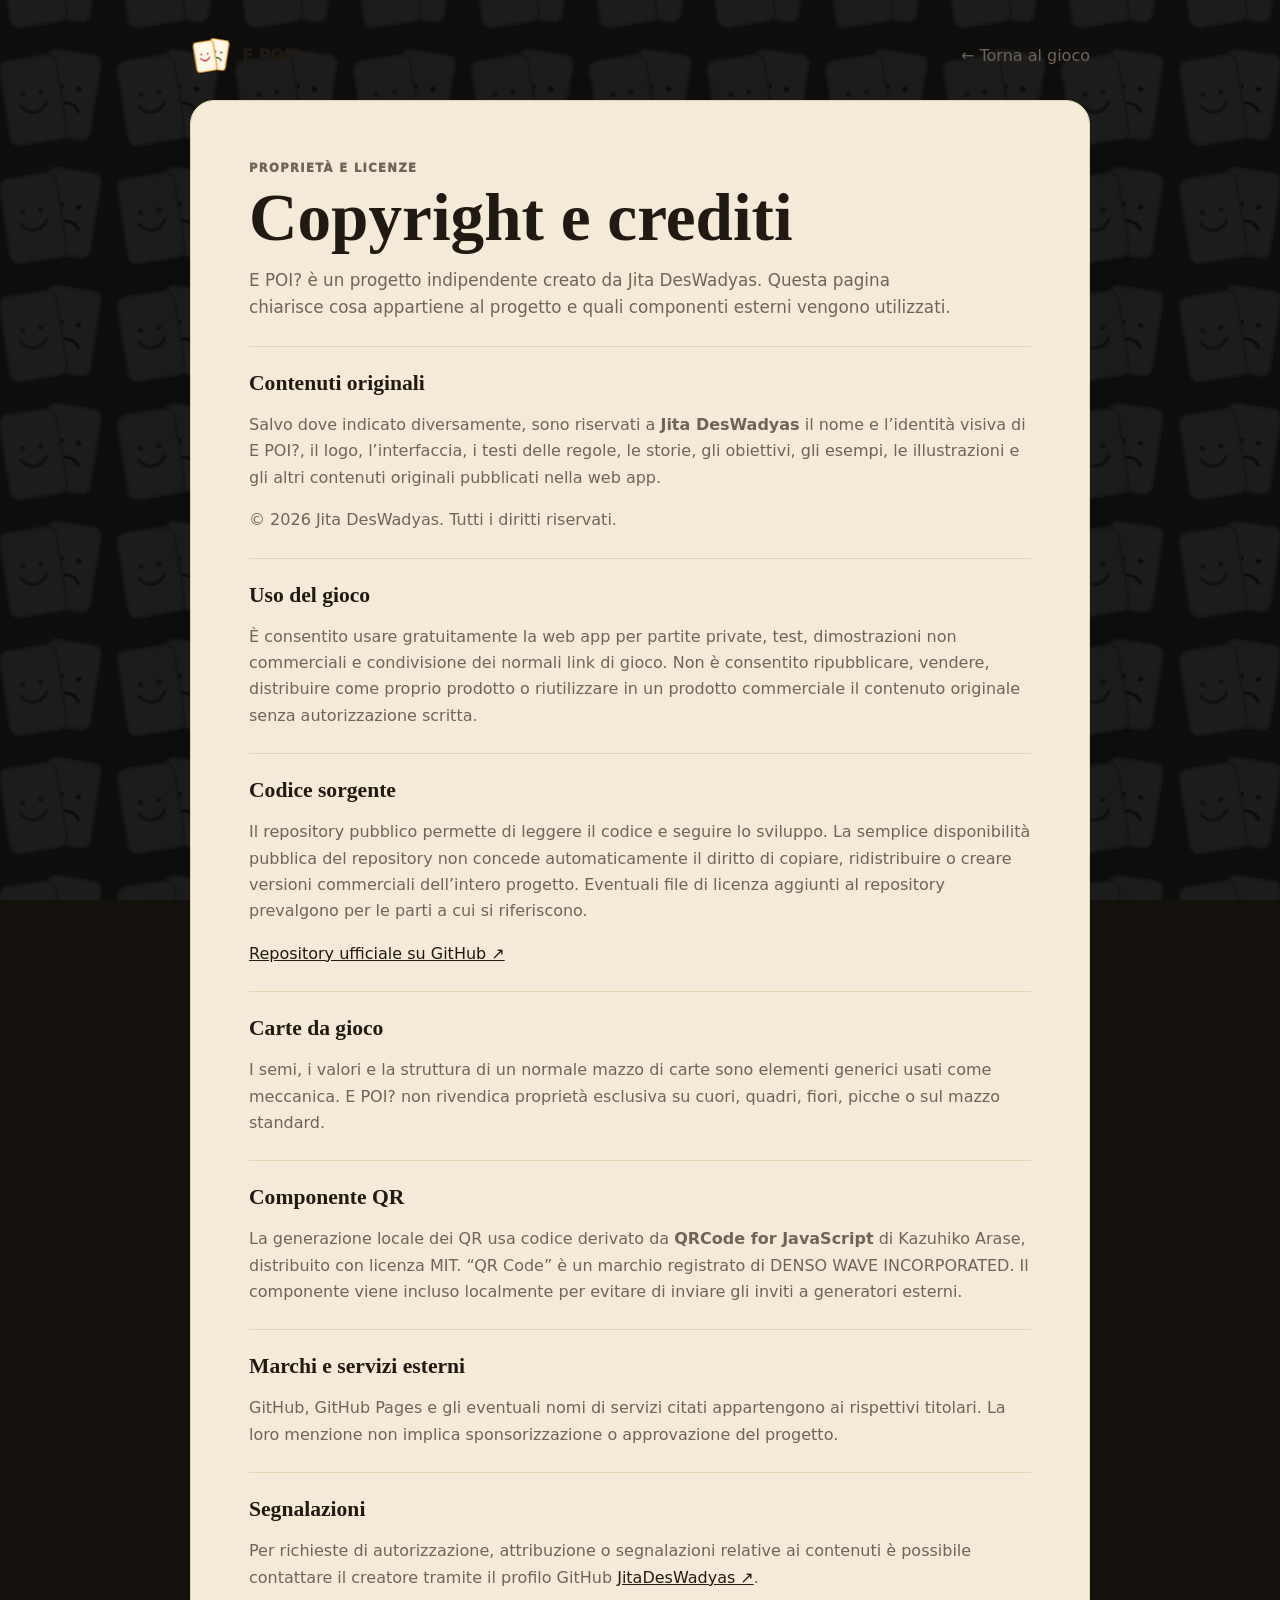
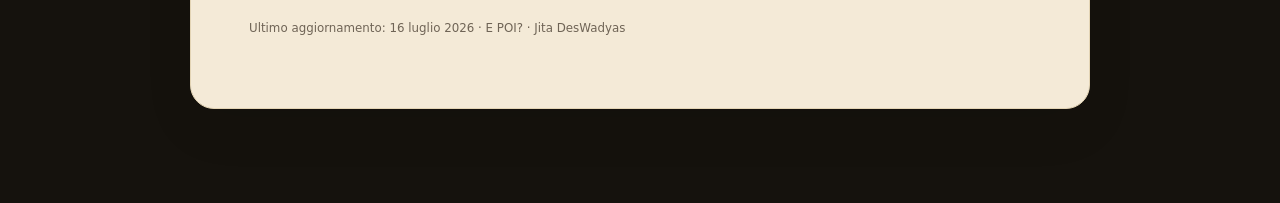
==== copyright.html @ eca0d839 "Add copyright licensing and third-party credits" ====
<!doctype html>
<html lang="it" data-theme="light">
<head>
  <meta charset="utf-8">
  <meta name="viewport" content="width=device-width,initial-scale=1,viewport-fit=cover">
  <meta name="theme-color" content="#15120d">
  <meta name="description" content="Copyright, licenze e crediti di E POI?.">
  <title>Copyright e crediti — E POI?</title>
  <script>(()=>{try{document.documentElement.dataset.theme=localStorage.getItem('storia52_theme')==='dark'?'dark':'light'}catch{}})();</script>
  <link rel="icon" href="icon.svg" type="image/svg+xml">
  <link rel="stylesheet" href="clean-app.css">
  <link rel="stylesheet" href="release-ready.css">
</head>
<body>
  <main class="legal-page">
    <header class="legal-header"><a class="legal-brand" href="./"><img src="storia52-cards-logo.svg" alt=""><span>E POI?</span></a><a class="legal-back" href="./">← Torna al gioco</a></header>
    <article class="legal-sheet">
      <p class="eyebrow">PROPRIETÀ E LICENZE</p>
      <h1>Copyright e crediti</h1>
      <p class="legal-lead">E POI? è un progetto indipendente creato da Jita DesWadyas. Questa pagina chiarisce cosa appartiene al progetto e quali componenti esterni vengono utilizzati.</p>

      <section><h2>Contenuti originali</h2><p>Salvo dove indicato diversamente, sono riservati a <strong>Jita DesWadyas</strong> il nome e l’identità visiva di E POI?, il logo, l’interfaccia, i testi delle regole, le storie, gli obiettivi, gli esempi, le illustrazioni e gli altri contenuti originali pubblicati nella web app.</p><p>© 2026 Jita DesWadyas. Tutti i diritti riservati.</p></section>

      <section><h2>Uso del gioco</h2><p>È consentito usare gratuitamente la web app per partite private, test, dimostrazioni non commerciali e condivisione dei normali link di gioco. Non è consentito ripubblicare, vendere, distribuire come proprio prodotto o riutilizzare in un prodotto commerciale il contenuto originale senza autorizzazione scritta.</p></section>

      <section><h2>Codice sorgente</h2><p>Il repository pubblico permette di leggere il codice e seguire lo sviluppo. La semplice disponibilità pubblica del repository non concede automaticamente il diritto di copiare, ridistribuire o creare versioni commerciali dell’intero progetto. Eventuali file di licenza aggiunti al repository prevalgono per le parti a cui si riferiscono.</p><p><a href="https://github.com/JitaDesWadyas/storia52" target="_blank" rel="noopener noreferrer">Repository ufficiale su GitHub ↗</a></p></section>

      <section><h2>Carte da gioco</h2><p>I semi, i valori e la struttura di un normale mazzo di carte sono elementi generici usati come meccanica. E POI? non rivendica proprietà esclusiva su cuori, quadri, fiori, picche o sul mazzo standard.</p></section>

      <section><h2>Componente QR</h2><p>La generazione locale dei QR usa codice derivato da <strong>QRCode for JavaScript</strong> di Kazuhiko Arase, distribuito con licenza MIT. “QR Code” è un marchio registrato di DENSO WAVE INCORPORATED. Il componente viene incluso localmente per evitare di inviare gli inviti a generatori esterni.</p></section>

      <section><h2>Marchi e servizi esterni</h2><p>GitHub, GitHub Pages e gli eventuali nomi di servizi citati appartengono ai rispettivi titolari. La loro menzione non implica sponsorizzazione o approvazione del progetto.</p></section>

      <section><h2>Segnalazioni</h2><p>Per richieste di autorizzazione, attribuzione o segnalazioni relative ai contenuti è possibile contattare il creatore tramite il profilo GitHub <a href="https://github.com/JitaDesWadyas" target="_blank" rel="noopener noreferrer">JitaDesWadyas ↗</a>.</p></section>

      <p class="legal-meta">Ultimo aggiornamento: 16 luglio 2026 · E POI? · Jita DesWadyas</p>
    </article>
  </main>
</body>
</html>
---- clean-app.css ----
*{box-sizing:border-box}html{scroll-behavior:smooth}html[data-theme="light"]{--bg:#15120d;--panel:#f4ead7;--panel-2:#fbf5e9;--ink:#211a12;--muted:#6f6456;--line:#d2b77d;--line-soft:#e3d4b4;--amber:#d69820;--amber-dark:#8a5700;--red:#b33a30;--shadow:0 18px 55px rgba(0,0,0,.24)}html[data-theme="dark"]{--bg:#0f0e0c;--panel:#25211a;--panel-2:#30291f;--ink:#f4ead7;--muted:#c4b9a7;--line:#6f562c;--line-soft:#463b2c;--amber:#e0a631;--amber-dark:#f0bf5d;--red:#ed766d;--shadow:0 18px 55px rgba(0,0,0,.4)}body{margin:0;min-height:100vh;color:var(--ink);background:var(--bg);font-family:Inter,ui-sans-serif,system-ui,-apple-system,"Segoe UI",sans-serif}body::before{content:"";position:fixed;inset:0;z-index:-1;pointer-events:none;background-image:linear-gradient(rgba(17,14,10,.92),rgba(17,14,10,.92)),url("storia52-cards-logo.svg");background-repeat:repeat;background-size:auto,118px 118px;background-position:center;filter:grayscale(1);opacity:.9}button,input,select,textarea{font:inherit}button{cursor:pointer}.app-shell{width:min(1080px,calc(100% - 28px));margin:0 auto;padding:22px 0 48px}.site-header{display:flex;align-items:center;justify-content:space-between;gap:18px;width:100%;padding:18px 22px;color:var(--ink);background:var(--panel);border:1px solid var(--line);border-radius:16px;box-shadow:var(--shadow)}.brand{display:flex;align-items:center;gap:14px;min-width:0}.brand img{width:58px;height:58px;flex:0 0 58px}.brand h1{margin:0;font:800 clamp(2.1rem,5vw,4rem)/.9 Georgia,serif;letter-spacing:-.04em;white-space:nowrap}.theme-toggle{min-height:44px;padding:9px 13px;color:var(--ink);background:transparent;border:1px solid var(--line);border-radius:9px;font-weight:850}.main-nav{display:flex;gap:8px;margin:12px 0}.main-nav button{flex:1;min-height:46px;padding:10px 14px;color:#f4ead7;background:rgba(255,255,255,.035);border:1px solid rgba(214,152,32,.28);border-radius:9px;font-weight:850}.main-nav button.active{color:#211a12;background:var(--amber);border-color:var(--amber)}.page{display:none}.page.active{display:block}.surface{width:100%;padding:28px;color:var(--ink);background:var(--panel);border:1px solid var(--line);border-radius:16px;box-shadow:var(--shadow)}.hero{padding:38px 42px}.eyebrow{margin:0 0 8px;color:var(--amber-dark);font-size:.72rem;font-weight:950;letter-spacing:.12em;text-transform:uppercase}.hero h2,.screen-heading h2{margin:0;font:800 clamp(2rem,4.4vw,3.6rem)/1.04 Georgia,serif;letter-spacing:-.035em;text-wrap:balance}.hero h2{max-width:850px}.hero>p:last-child,.screen-heading>p:last-child{max-width:760px;margin:14px 0 0;color:var(--muted);font-size:1rem;line-height:1.55}.home-grid{display:grid;grid-template-columns:1fr 1fr;gap:12px;margin-top:14px}.choice-card,.resume-card{display:grid;grid-template-columns:58px minmax(0,1fr) auto;align-items:center;gap:14px;width:100%;min-height:132px;padding:18px;color:var(--ink);background:var(--panel-2);border:1px solid var(--line-soft);border-radius:12px;text-align:left;transition:.18s ease}.choice-card:hover,.resume-card:hover{transform:translateY(-2px);border-color:var(--amber);box-shadow:0 12px 28px rgba(0,0,0,.12)}.choice-card .index,.resume-card .index{display:grid;place-items:center;width:56px;height:66px;color:var(--amber-dark);background:var(--panel);border:1px solid var(--amber);border-radius:9px;font:800 1.5rem Georgia,serif}.choice-card b,.resume-card b{display:block;font:700 1.25rem/1.2 Georgia,serif}.choice-card small,.resume-card small{display:block;margin-top:6px;color:var(--muted);font-size:.92rem;line-height:1.42}.choice-card i,.resume-card i{color:var(--amber-dark);font-style:normal;font-size:1.25rem;font-weight:950}.resume-card{grid-column:1/-1;min-height:102px;border-left:6px solid var(--amber)}.screen{width:100%}.session-bar{display:flex;align-items:center;justify-content:space-between;gap:12px;margin-bottom:12px;padding:10px 12px;color:var(--ink);background:var(--panel);border:1px solid var(--line);border-radius:12px}.session-bar .session-title{display:flex;align-items:center;gap:9px;min-width:0;font-weight:900}.session-bar img{width:36px;height:36px}.session-actions{display:flex;gap:8px}.session-actions button{min-height:40px;padding:8px 12px;color:var(--ink);background:var(--panel-2);border:1px solid var(--line-soft);border-radius:8px;font-weight:850}.screen-heading{margin-bottom:20px}.section-title{margin:22px 0 10px}.section-title span{display:block;color:var(--amber-dark);font-size:.68rem;font-weight:950;letter-spacing:.1em}.section-title h3{margin:4px 0 0;font:700 1.4rem Georgia,serif}.setup-panel{display:grid;gap:12px;padding:16px;background:var(--panel-2);border:1px solid var(--line-soft);border-radius:12px}.setup-head{display:flex;align-items:end;justify-content:space-between;gap:12px}.setup-head b{font:700 1.12rem Georgia,serif}.setup-head select{min-height:42px;padding:8px 10px;color:var(--ink);background:var(--panel);border:1px solid var(--line);border-radius:8px;font-weight:850}.name-grid{display:grid;grid-template-columns:repeat(2,minmax(0,1fr));gap:8px}.field{display:grid;gap:5px}.field span{color:var(--amber-dark);font-size:.66rem;font-weight:950;letter-spacing:.08em;text-transform:uppercase}.field input,.field textarea,.field select{width:100%;min-height:44px;padding:10px 11px;color:var(--ink);background:var(--panel);border:1px solid var(--line-soft);border-radius:8px}.field textarea{min-height:110px;resize:vertical;line-height:1.5}.option-grid{display:grid;grid-template-columns:1fr 1fr;gap:10px}.option-card{display:grid;grid-template-columns:52px 1fr;gap:12px;align-items:start;width:100%;min-height:144px;padding:17px;color:var(--ink);background:var(--panel-2);border:1px solid var(--line-soft);border-radius:11px;text-align:left}.option-card.selected,.option-card:hover{border-color:var(--amber);box-shadow:inset 0 0 0 1px var(--amber)}.option-card>span{display:grid;place-items:center;width:50px;height:58px;color:var(--amber-dark);background:var(--panel);border:1px solid var(--amber);border-radius:8px;font:800 1.25rem Georgia,serif}.option-card b{display:block;font:700 1.12rem Georgia,serif}.option-card small{display:block;margin-top:6px;color:var(--muted);line-height:1.45}.primary,.secondary,.danger,.text-button{min-height:48px;padding:11px 15px;border-radius:9px;font-weight:900}.primary{color:#211a12;background:var(--amber);border:1px solid var(--amber)}.secondary{color:var(--ink);background:var(--panel-2);border:1px solid var(--line-soft)}.danger{color:#a6342c;background:transparent;border:1px solid rgba(166,52,44,.45)}.text-button{color:var(--amber-dark);background:transparent;border:0}.actions{display:grid;grid-template-columns:1fr 1fr;gap:9px;margin-top:14px}.actions.one{grid-template-columns:1fr}.story-reference{display:grid;gap:9px}.story-card{display:grid;grid-template-columns:54px minmax(0,1fr);gap:12px;align-items:center;padding:13px;background:var(--panel-2);border:1px solid var(--line-soft);border-radius:10px}.story-card .rank{display:grid;place-items:center;width:52px;height:62px;color:var(--ink);background:var(--panel);border:1px solid var(--line);border-radius:8px;font:800 1.15rem Georgia,serif}.story-card .rank.red{color:var(--red)}.story-card span{color:var(--amber-dark);font-size:.66rem;font-weight:950;letter-spacing:.09em}.story-card p{margin:3px 0 0;font:700 1rem/1.4 Georgia,serif}.hint{margin:12px 0;padding:13px 14px;color:var(--ink);background:rgba(214,152,32,.1);border:1px solid var(--amber);border-left:6px solid var(--amber);border-radius:9px;line-height:1.5}.question-grid{display:grid;grid-template-columns:1fr 1fr;gap:10px}.question-card{padding:14px;background:var(--panel-2);border:1px solid var(--line-soft);border-radius:10px}.question-card h3{margin:0 0 9px;font:700 1.05rem Georgia,serif}.question-card textarea{width:100%;min-height:86px;padding:10px;color:var(--ink);background:var(--panel);border:1px solid var(--line-soft);border-radius:8px;resize:vertical}.story-toolbar{display:grid;grid-template-columns:minmax(0,1fr) auto;gap:8px;margin-bottom:10px}.story-toolbar input{min-height:44px;padding:9px 11px;color:var(--ink);background:var(--panel-2);border:1px solid var(--line-soft);border-radius:8px}.category-grid{display:grid;grid-template-columns:repeat(5,minmax(0,1fr));gap:7px;margin-bottom:11px}.category-grid button{min-height:48px;padding:8px;color:var(--muted);background:var(--panel-2);border:1px solid var(--line-soft);border-radius:8px;font-weight:850}.category-grid button.active{color:#211a12;background:var(--amber);border-color:var(--amber)}.category-grid small{display:block;margin-top:3px}.story-list{display:grid;grid-template-columns:repeat(3,minmax(0,1fr));gap:10px}.ready-story{display:grid;grid-template-rows:auto auto 1fr auto;gap:9px;min-height:390px;padding:15px;background:var(--panel-2);border:1px solid var(--line-soft);border-radius:11px}.ready-story .meta{display:flex;justify-content:space-between;gap:8px;color:var(--amber-dark);font-size:.66rem;font-weight:950;letter-spacing:.06em}.ready-story h3{margin:0;font:700 1.25rem/1.2 Georgia,serif}.ready-story p{margin:0;color:var(--muted);font-size:.9rem;line-height:1.5}.ready-story button{min-height:43px;color:var(--amber-dark);background:var(--panel);border:1px solid var(--line-soft);border-radius:8px;font-weight:900}.pagination{display:grid;grid-template-columns:1fr auto 1fr;align-items:center;gap:8px;margin-top:10px}.pagination button{min-height:42px;color:var(--ink);background:var(--panel-2);border:1px solid var(--line-soft);border-radius:8px;font-weight:850}.pagination span{text-align:center;color:var(--muted);font-weight:850}.story-summary{display:grid;gap:10px}.opening-box{padding:18px;background:var(--panel-2);border:1px solid var(--line-soft);border-left:6px solid var(--amber);border-radius:10px;font:700 1.08rem/1.55 Georgia,serif}.objective-progress{display:flex;align-items:center;justify-content:space-between;margin:12px 0;padding:12px 14px;background:var(--panel-2);border:1px solid var(--line-soft);border-radius:9px}.objective-progress b{font:800 1.45rem Georgia,serif}.player-list{display:grid;grid-template-columns:1fr 1fr;gap:8px}.player-button{display:grid;grid-template-columns:42px 1fr auto;align-items:center;gap:10px;min-height:68px;padding:10px 11px;color:var(--ink);background:var(--panel-2);border:1px solid var(--line-soft);border-radius:9px;text-align:left}.player-button.done{border-color:var(--amber)}.player-button>span{display:grid;place-items:center;width:40px;height:40px;color:var(--amber-dark);background:var(--panel);border:1px solid var(--amber);border-radius:50%;font-weight:950}.player-button b{font-family:Georgia,serif}.player-button small{display:block;margin-top:3px;color:var(--muted)}.player-button i{color:var(--amber-dark);font-style:normal;font-weight:900}.prep-grid,.turn-grid{display:grid;grid-template-columns:repeat(3,minmax(0,1fr));gap:9px}.prep-step,.turn-step{display:grid;grid-template-columns:38px 1fr;gap:10px;padding:13px;background:var(--panel-2);border:1px solid var(--line-soft);border-radius:9px}.prep-step>span,.turn-step>span{display:grid;place-items:center;width:36px;height:36px;color:#211a12;background:var(--amber);border-radius:50%;font-weight:950}.prep-step b,.turn-step b{font-family:Georgia,serif}.turn-step p{margin:4px 0 0;color:var(--muted);font-size:.86rem;line-height:1.42}.game-layout{display:grid;grid-template-columns:minmax(0,1.2fr) minmax(280px,.8fr);gap:12px;align-items:start}.game-main,.game-side{display:grid;gap:10px}.game-card{padding:15px;background:var(--panel-2);border:1px solid var(--line-soft);border-radius:11px}.game-card h3{margin:0 0 10px;font:700 1.25rem Georgia,serif}.accordion{overflow:hidden;background:var(--panel-2);border:1px solid var(--line-soft);border-radius:10px}.accordion summary{display:flex;align-items:center;justify-content:space-between;gap:10px;padding:14px;cursor:pointer;list-style:none;font:700 1.04rem Georgia,serif}.accordion summary::-webkit-details-marker{display:none}.accordion summary::after{content:"+";color:var(--amber-dark);font:900 1.2rem system-ui}.accordion[open] summary::after{content:"−"}.accordion-body{padding:0 14px 14px}.suit-rules{display:grid;grid-template-columns:1fr 1fr;gap:8px}.suit-rules p{display:grid;grid-template-columns:145px 1fr;gap:9px;align-items:center;margin:0;padding:10px;background:var(--panel);border:1px solid var(--line-soft);border-radius:8px}.suit-rules b{font-family:Georgia,serif}.suit-rules b.red{color:var(--red)}.suit-rules span{color:var(--muted);line-height:1.35}.figure-grid{display:grid;grid-template-columns:repeat(4,1fr);gap:7px;margin-top:8px}.figure-grid p{display:grid;gap:3px;margin:0;padding:9px;text-align:center;background:var(--panel);border:1px solid var(--line-soft);border-radius:8px}.rule-note{margin:9px 0 0;padding:12px;background:rgba(214,152,32,.1);border:1px solid var(--amber);border-left:5px solid var(--amber);border-radius:8px;line-height:1.45}.compact-player-list{display:grid;gap:7px}.compact-player-list button{display:flex;align-items:center;justify-content:space-between;gap:10px;min-height:47px;padding:9px 11px;color:var(--ink);background:var(--panel);border:1px solid var(--line-soft);border-radius:8px;font-weight:850}.invite-list{display:grid;gap:8px}.invite-row{display:grid;grid-template-columns:1fr auto;gap:8px;align-items:center;padding:11px;background:var(--panel-2);border:1px solid var(--line-soft);border-radius:9px}.invite-row b{font-family:Georgia,serif}.invite-row button{min-height:42px;color:var(--ink);background:var(--panel);border:1px solid var(--line-soft);border-radius:8px;font-weight:850}.rulebook{display:grid;gap:9px}.rulebook details{overflow:hidden;background:var(--panel-2);border:1px solid var(--line-soft);border-radius:10px}.rulebook summary{padding:14px;cursor:pointer;font:700 1.05rem Georgia,serif}.rulebook .body{padding:0 14px 14px;color:var(--muted);line-height:1.55}.numbered{display:grid;gap:8px}.numbered p{display:grid;grid-template-columns:30px 1fr;gap:9px;align-items:start;margin:0}.numbered i{display:grid;place-items:center;width:28px;height:28px;color:#211a12;background:var(--amber);border-radius:50%;font-style:normal;font-weight:950}.card-browser{display:grid;gap:14px}.browser-step{padding:14px;background:var(--panel-2);border:1px solid var(--line-soft);border-radius:10px}.step-label{display:flex;align-items:center;gap:8px;margin-bottom:9px}.step-label span{display:grid;place-items:center;width:28px;height:28px;color:#211a12;background:var(--amber);border-radius:50%;font-weight:950}.type-tabs,.suit-picker,.number-picker{display:flex;flex-wrap:wrap;gap:7px}.type-tabs button,.suit-picker button,.number-picker button{min-height:42px;padding:8px 11px;color:var(--ink);background:var(--panel);border:1px solid var(--line-soft);border-radius:8px;font-weight:850}.type-tabs button.active,.suit-picker button.active,.number-picker button.active{color:#211a12;background:var(--amber);border-color:var(--amber)}.suit-picker button.red{color:var(--red)}.suit-picker b{margin-right:5px}.browser-result{display:grid;grid-template-columns:minmax(240px,360px) 1fr;gap:12px;align-items:start}.playing-card-preview{position:relative;min-height:330px;padding:24px;background:var(--panel-2);border:2px solid var(--line);border-radius:16px;box-shadow:var(--shadow)}.playing-card-preview::before{content:attr(data-rank);white-space:pre;position:absolute;top:15px;left:15px;font:800 1.2rem/1 Georgia,serif}.playing-card-preview.red::before,.playing-card-preview.red .preview-suit{color:var(--red)}.preview-suit{text-align:center;font-size:4rem}.preview-kind{text-align:center;color:var(--amber-dark);font-size:.72rem;font-weight:950;letter-spacing:.08em}.preview-text{margin:25px 0 0;font:700 1.2rem/1.5 Georgia,serif}.browser-actions{display:grid;gap:8px}.button{min-height:46px;padding:10px 13px;border-radius:8px;font-weight:900}.button-primary{color:#211a12;background:var(--amber);border:1px solid var(--amber)}.button-ghost{color:var(--ink);background:var(--panel-2);border:1px solid var(--line-soft)}.modal{position:fixed;inset:0;z-index:1000;display:grid;place-items:center;padding:14px;background:rgba(0,0,0,.68)}.modal-card{position:relative;width:min(520px,100%);max-height:calc(100vh - 28px);overflow:auto;padding:20px;color:var(--ink);background:var(--panel);border:1px solid var(--line);border-radius:15px;box-shadow:var(--shadow)}.modal-card.wide{width:min(900px,100%)}.modal-close{position:absolute;top:10px;right:10px;width:38px;height:38px;color:var(--ink);background:var(--panel-2);border:1px solid var(--line-soft);border-radius:50%;font-size:1.25rem;font-weight:900}.objective-modal-card{min-height:590px;display:grid;grid-template-rows:auto auto minmax(300px,1fr) auto}.secret-card{display:grid;place-items:center;min-height:300px;padding:18px;text-align:center;background:var(--panel-2);border:1px solid var(--line-soft);border-radius:12px}.secret-content,.secret-closed{display:grid;gap:9px;justify-items:center}.secret-rank{font:800 3.2rem Georgia,serif}.secret-type{color:var(--amber-dark);font-size:.7rem;font-weight:950;letter-spacing:.1em}.secret-content p{margin:0;font:700 1.2rem/1.45 Georgia,serif}.secret-final{padding-top:10px;color:var(--muted);border-top:1px solid var(--line-soft);line-height:1.45}.secret-lock{font-size:3rem}.modal-actions{display:grid;grid-template-columns:1fr 1fr;gap:8px;margin-top:12px}.exit-options{display:grid;gap:8px}.toast{position:fixed;left:50%;bottom:24px;z-index:1200;transform:translate(-50%,18px);padding:10px 14px;color:#211a12;background:var(--amber);border-radius:999px;font-weight:900;opacity:0;pointer-events:none;transition:.18s}.toast.show{transform:translate(-50%,0);opacity:1}footer{display:flex;justify-content:space-between;gap:10px;padding:18px 4px;color:rgba(244,234,215,.6);font-size:.75rem;font-weight:850;letter-spacing:.08em}.hidden{display:none!important}@media(max-width:820px){.story-list{grid-template-columns:1fr}.ready-story{min-height:0}.category-grid{grid-template-columns:repeat(2,1fr)}.category-grid button:first-child{grid-column:1/-1}.game-layout{grid-template-columns:1fr}.prep-grid,.turn-grid{grid-template-columns:1fr}.browser-result{grid-template-columns:1fr}.hero{padding:30px}.home-grid{grid-template-columns:1fr}.resume-card{grid-column:auto}}@media(max-width:620px){.app-shell{width:min(100% - 18px,1080px);padding-top:9px}.site-header{padding:13px 14px;border-radius:12px}.brand img{width:48px;height:48px;flex-basis:48px}.brand h1{font-size:2.45rem}.theme-toggle{width:42px;padding:0;font-size:0}.theme-toggle::before{content:"◐";font-size:1.1rem}.main-nav{margin:8px 0}.main-nav button{min-height:42px;padding:8px}.surface{padding:18px;border-radius:12px}.hero{padding:22px}.hero h2,.screen-heading h2{font-size:1.9rem}.hero>p:last-child,.screen-heading>p:last-child{font-size:.94rem}.choice-card,.resume-card{grid-template-columns:48px 1fr;min-height:0;padding:14px}.choice-card i,.resume-card i{display:none}.choice-card .index,.resume-card .index{width:46px;height:56px}.option-grid,.name-grid,.question-grid,.player-list{grid-template-columns:1fr}.option-card{min-height:0}.setup-head{align-items:stretch;flex-direction:column}.setup-head select{width:100%}.story-toolbar{grid-template-columns:1fr}.actions,.modal-actions{grid-template-columns:1fr}.story-card{grid-template-columns:46px 1fr}.story-card .rank{width:44px;height:54px}.suit-rules{grid-template-columns:1fr}.suit-rules p{grid-template-columns:1fr;gap:4px}.figure-grid{grid-template-columns:1fr 1fr}.objective-modal-card{min-height:540px;grid-template-rows:auto auto minmax(250px,1fr) auto}.secret-card{min-height:250px}.session-bar{align-items:flex-start}.session-title span{display:none}.session-actions button{padding:8px 9px}.pagination{grid-template-columns:1fr 1fr}.pagination span{grid-column:1/-1;grid-row:1}.pagination button{grid-row:2}.browser-result{display:block}.browser-actions{margin-top:9px}footer{padding-bottom:24px}}
---- release-ready.css ----
/* Release hardening: layout safety, local QR, shared invites and editorial creator page. */
:root{--focus-ring:0 0 0 3px color-mix(in srgb,var(--amber) 42%,transparent)}
*,*::before,*::after{box-sizing:border-box}
button,a,input,textarea,summary{-webkit-tap-highlight-color:transparent}
button:focus-visible,a:focus-visible,input:focus-visible,textarea:focus-visible,summary:focus-visible{outline:2px solid var(--amber-dark);outline-offset:3px;box-shadow:var(--focus-ring)}
input,textarea{max-width:100%;min-width:0;overflow-wrap:anywhere}
textarea{resize:vertical}
.field,.question-card,.screen-heading,.ready-story,.story-card,.player-button,.choice-card,.resume-card,.creator-editorial *{min-width:0}
.field small{overflow-wrap:anywhere}
.player-button b,.invite-person b,.shared-invite-players span,.creator-editorial p,.creator-editorial h2,.creator-editorial h3,.story-summary p{overflow-wrap:anywhere;word-break:normal}
.site-footer{display:flex;align-items:center;justify-content:space-between;gap:18px;flex-wrap:wrap;padding:20px 4px 30px;color:var(--muted);font-size:.73rem;letter-spacing:.06em}
.site-footer-brand{display:flex;gap:10px;align-items:center}.site-footer-brand b{color:var(--ink)}
.site-footer-links{display:flex;gap:15px;flex-wrap:wrap}.site-footer a{color:inherit;text-decoration:none}.site-footer a:hover{color:var(--ink)}
.shared-invite-card{display:grid;grid-template-columns:auto minmax(0,1fr);gap:24px;align-items:center;margin-top:18px;padding:22px;background:var(--panel-2);border:1px solid var(--line-soft);border-radius:20px}
.shared-qr-button{display:grid;place-items:center;padding:0;background:transparent;border:0;border-radius:16px}
.shared-invite-copy h3{margin:3px 0 7px;font:850 clamp(1.35rem,3vw,2rem)/1.05 Georgia,serif}.shared-invite-copy>p:not(.eyebrow){margin:0;color:var(--muted);line-height:1.5}.shared-invite-copy .invite-actions{display:flex;gap:9px;flex-wrap:wrap;margin-top:16px}.shared-invite-copy .invite-actions button{min-width:130px}
.shared-invite-players{margin-top:12px;padding:16px;background:var(--panel);border:1px solid var(--line-soft);border-radius:16px}.shared-invite-players>div{display:flex;flex-wrap:wrap;gap:8px;margin-top:8px}.shared-invite-players span{display:inline-flex;align-items:center;gap:7px;max-width:100%;padding:7px 10px;background:var(--panel-2);border:1px solid var(--line-soft);border-radius:999px;font-size:.8rem}.shared-invite-players b{display:grid;place-items:center;width:22px;height:22px;flex:0 0 22px;color:#211a12;background:var(--amber);border-radius:50%;font-size:.7rem}
.privacy-inline{display:flex;align-items:flex-start;gap:10px;margin-top:12px;padding:12px 14px;background:color-mix(in srgb,var(--amber) 8%,var(--panel));border:1px solid color-mix(in srgb,var(--amber) 45%,var(--line-soft));border-radius:13px}.privacy-inline>span{display:grid;place-items:center;flex:0 0 26px;width:26px;height:26px;color:#211a12;background:var(--amber);border-radius:50%;font-weight:950}.privacy-inline p{margin:2px 0 0;color:var(--muted);font-size:.78rem;line-height:1.42}.privacy-inline b{color:var(--ink)}
.epoi-qr,[data-qr-visual],.epoi-qr *{-webkit-user-select:none;user-select:none;-webkit-touch-callout:none}
.epoi-qr{isolation:isolate;touch-action:manipulation}.epoi-qr-svg{display:block;width:100%;height:100%;border-radius:16px;pointer-events:none}.epoi-qr-logo,.epoi-qr-logo img,.epoi-qr>i{pointer-events:none}.epoi-qr-logo img{user-drag:none;-webkit-user-drag:none}.qr-error{display:grid;place-items:center;width:100%;height:100%;padding:20px;color:#7f1d1d;background:#fff9ee;text-align:center;font-weight:850}.qr-modal .modal-card{overflow:visible}.qr-modal-content .epoi-qr{max-width:min(330px,72vh)}
.join-surface .screen-heading{max-width:720px}.join-player-list{display:grid;gap:9px;margin-top:18px}.join-player-list .player-button{width:100%;text-align:left}.join-confirm{text-align:center}.join-confirm h3{margin:4px 0 8px;font:900 clamp(1.5rem,4vw,2.2rem)/1 Georgia,serif}.join-confirm>p:not(.eyebrow){max-width:440px;margin:0 auto;color:var(--muted);line-height:1.5}.invite-invalid,.invite-error{max-width:760px;margin-inline:auto}.invite-error .hint{margin-top:20px}
.product-modal-info .modal-card.wide{max-width:1000px;padding:0;overflow:hidden}.product-modal-info .modal-card>.modal-close{z-index:5;top:16px;right:16px;background:var(--panel);border:1px solid var(--line-soft)}.product-modal-info .modal-card>h2{position:absolute;width:1px;height:1px;overflow:hidden;clip:rect(0 0 0 0)}
.creator-editorial{background:var(--panel);color:var(--ink)}
.creator-editorial-hero{display:grid;grid-template-columns:minmax(0,1.35fr) minmax(220px,.65fr);gap:36px;align-items:center;padding:54px}.creator-editorial-hero h2{max-width:720px;margin:10px 0 16px;font:900 clamp(2.4rem,6vw,5.4rem)/.92 Georgia,serif;letter-spacing:-.055em}.creator-editorial-hero>div>p:last-child{max-width:650px;margin:0;color:var(--muted);font-size:1rem;line-height:1.65}.creator-editorial-hero>img{display:block;width:100%;aspect-ratio:1;object-fit:cover;border:1px solid var(--line-soft);border-radius:24px;box-shadow:0 20px 45px rgba(0,0,0,.14)}
.creator-manifesto{display:grid;grid-template-columns:minmax(220px,.7fr) minmax(0,1.3fr);gap:40px;padding:46px 54px;border-top:1px solid var(--line-soft);border-bottom:1px solid var(--line-soft)}.creator-manifesto h3{margin:8px 0 0;font:850 clamp(1.7rem,3vw,2.7rem)/1.05 Georgia,serif}.creator-manifesto>p:last-child{margin:0;color:var(--muted);font-size:1rem;line-height:1.7}
.creator-principles{display:grid;grid-template-columns:repeat(3,minmax(0,1fr));gap:1px;background:var(--line-soft);border-bottom:1px solid var(--line-soft)}.creator-principles article{padding:34px;background:var(--panel)}.creator-principles span{color:var(--amber-dark);font-weight:950;letter-spacing:.12em}.creator-principles h3{margin:15px 0 8px;font:850 1.35rem Georgia,serif}.creator-principles p{margin:0;color:var(--muted);font-size:.85rem;line-height:1.55}
.creator-profile-pro{display:grid;grid-template-columns:180px minmax(0,1fr);gap:30px;align-items:center;padding:48px 54px;background:var(--panel-2);border-bottom:1px solid var(--line-soft)}.creator-profile-pro>img{display:block;width:180px;height:180px;object-fit:cover;border:1px solid var(--line-soft);border-radius:24px}.creator-profile-pro h3{margin:5px 0 2px;font:900 2.1rem Georgia,serif}.creator-role{margin:0 0 14px!important;color:var(--amber-dark)!important;font-size:.78rem!important;font-weight:900;letter-spacing:.05em;text-transform:uppercase}.creator-profile-pro div>p:not(.eyebrow):not(.creator-role){max-width:620px;margin:0;color:var(--muted);line-height:1.6}.creator-links{display:flex;align-items:center;gap:15px;flex-wrap:wrap;margin-top:18px}.creator-links a{display:inline-flex;gap:7px;align-items:center;padding:9px 12px;color:var(--ink);background:var(--panel);border:1px solid var(--line-soft);border-radius:10px;text-decoration:none;font-weight:850}.creator-links span{color:var(--muted);font-size:.78rem}
.creator-roadmap-pro{display:grid;grid-template-columns:minmax(0,1fr) minmax(260px,.8fr);gap:44px;padding:48px 54px}.creator-roadmap-pro h3{margin:8px 0 12px;font:850 clamp(1.7rem,3vw,2.6rem)/1.05 Georgia,serif}.creator-roadmap-pro>div>p:last-child{margin:0;color:var(--muted);line-height:1.65}.creator-roadmap-pro ol{display:grid;gap:6px;margin:0;padding:0;list-style:none}.creator-roadmap-pro li{display:flex;align-items:center;gap:12px;padding:10px 12px;color:var(--muted);border:1px solid var(--line-soft);border-radius:10px}.creator-roadmap-pro li b{display:grid;place-items:center;width:32px;height:32px;color:var(--muted);background:var(--panel-2);border-radius:8px;font-size:.67rem}.creator-roadmap-pro li.done{color:var(--ink)}.creator-roadmap-pro li.done b{color:#211a12;background:var(--amber)}.creator-roadmap-pro li.current{color:var(--ink);border-color:var(--amber);font-weight:850}
.creator-legal-links{display:flex;align-items:center;gap:18px;flex-wrap:wrap;padding:20px 54px;color:var(--muted);background:var(--panel-2);border-top:1px solid var(--line-soft);font-size:.74rem}.creator-legal-links a{color:var(--ink);text-decoration:none;font-weight:800}.creator-legal-links span{margin-left:auto}
.creator-menu-image img{width:100%;height:100%;object-fit:cover;border-radius:inherit}
.legal-page{width:min(900px,calc(100% - 32px));margin:34px auto;padding-bottom:60px}.legal-header{display:flex;align-items:center;justify-content:space-between;gap:18px;margin-bottom:24px}.legal-brand{display:flex;align-items:center;gap:10px;color:var(--ink);text-decoration:none;font-weight:950}.legal-brand img{width:42px;height:42px}.legal-back{color:var(--muted);text-decoration:none}.legal-sheet{padding:clamp(24px,5vw,58px);background:var(--panel);border:1px solid var(--line-soft);border-radius:24px;box-shadow:0 18px 50px rgba(0,0,0,.08)}.legal-sheet h1{margin:8px 0 15px;font:900 clamp(2.2rem,6vw,4.2rem)/.95 Georgia,serif}.legal-lead{max-width:720px;color:var(--muted);font-size:1.05rem;line-height:1.65}.legal-sheet section{padding-top:24px;margin-top:24px;border-top:1px solid var(--line-soft)}.legal-sheet h2{margin:0 0 8px;font:850 1.35rem Georgia,serif}.legal-sheet p,.legal-sheet li{color:var(--muted);line-height:1.65}.legal-sheet a{color:var(--ink)}.legal-meta{margin-top:28px;color:var(--muted);font-size:.74rem}
@media(max-width:760px){.site-footer{align-items:flex-start;flex-direction:column;padding-inline:2px}.site-footer-links{gap:12px}.shared-invite-card{grid-template-columns:1fr;justify-items:center;padding:16px}.shared-invite-copy{text-align:center}.shared-invite-copy .invite-actions{display:grid;grid-template-columns:1fr 1fr;width:100%}.shared-invite-copy .invite-actions button{min-width:0}.shared-invite-players>div{display:grid;grid-template-columns:1fr 1fr}.shared-invite-players span{border-radius:11px}.product-modal-info .modal-card.wide{width:min(96vw,1000px)}.creator-editorial-hero{grid-template-columns:1fr;padding:34px 22px 28px}.creator-editorial-hero h2{font-size:clamp(2.25rem,13vw,4rem)}.creator-editorial-hero>img{width:min(280px,78vw);justify-self:center}.creator-manifesto{grid-template-columns:1fr;gap:17px;padding:31px 22px}.creator-principles{grid-template-columns:1fr}.creator-principles article{padding:25px 22px}.creator-profile-pro{grid-template-columns:84px minmax(0,1fr);gap:16px;padding:30px 22px;align-items:start}.creator-profile-pro>img{width:84px;height:84px;border-radius:16px}.creator-profile-pro h3{font-size:1.55rem}.creator-profile-pro div>p:not(.eyebrow):not(.creator-role),.creator-links{grid-column:1/-1}.creator-links{display:flex}.creator-roadmap-pro{grid-template-columns:1fr;padding:34px 22px}.creator-legal-links{padding:18px 22px}.creator-legal-links span{width:100%;margin-left:0}.legal-page{width:min(100% - 20px,900px);margin-top:12px}.legal-header{padding:4px}.legal-sheet{border-radius:18px}}
@media(max-width:430px){.shared-invite-copy .invite-actions,.shared-invite-players>div{grid-template-columns:1fr}.creator-profile-pro{grid-template-columns:1fr}.creator-profile-pro>img{width:110px;height:110px}.creator-profile-pro div>p:not(.eyebrow):not(.creator-role),.creator-links{grid-column:auto}.epoi-qr{width:min(292px,82vw)}}
@media(prefers-reduced-motion:reduce){*,*::before,*::after{scroll-behavior:auto!important;animation-duration:.01ms!important;animation-iteration-count:1!important;transition-duration:.01ms!important}}
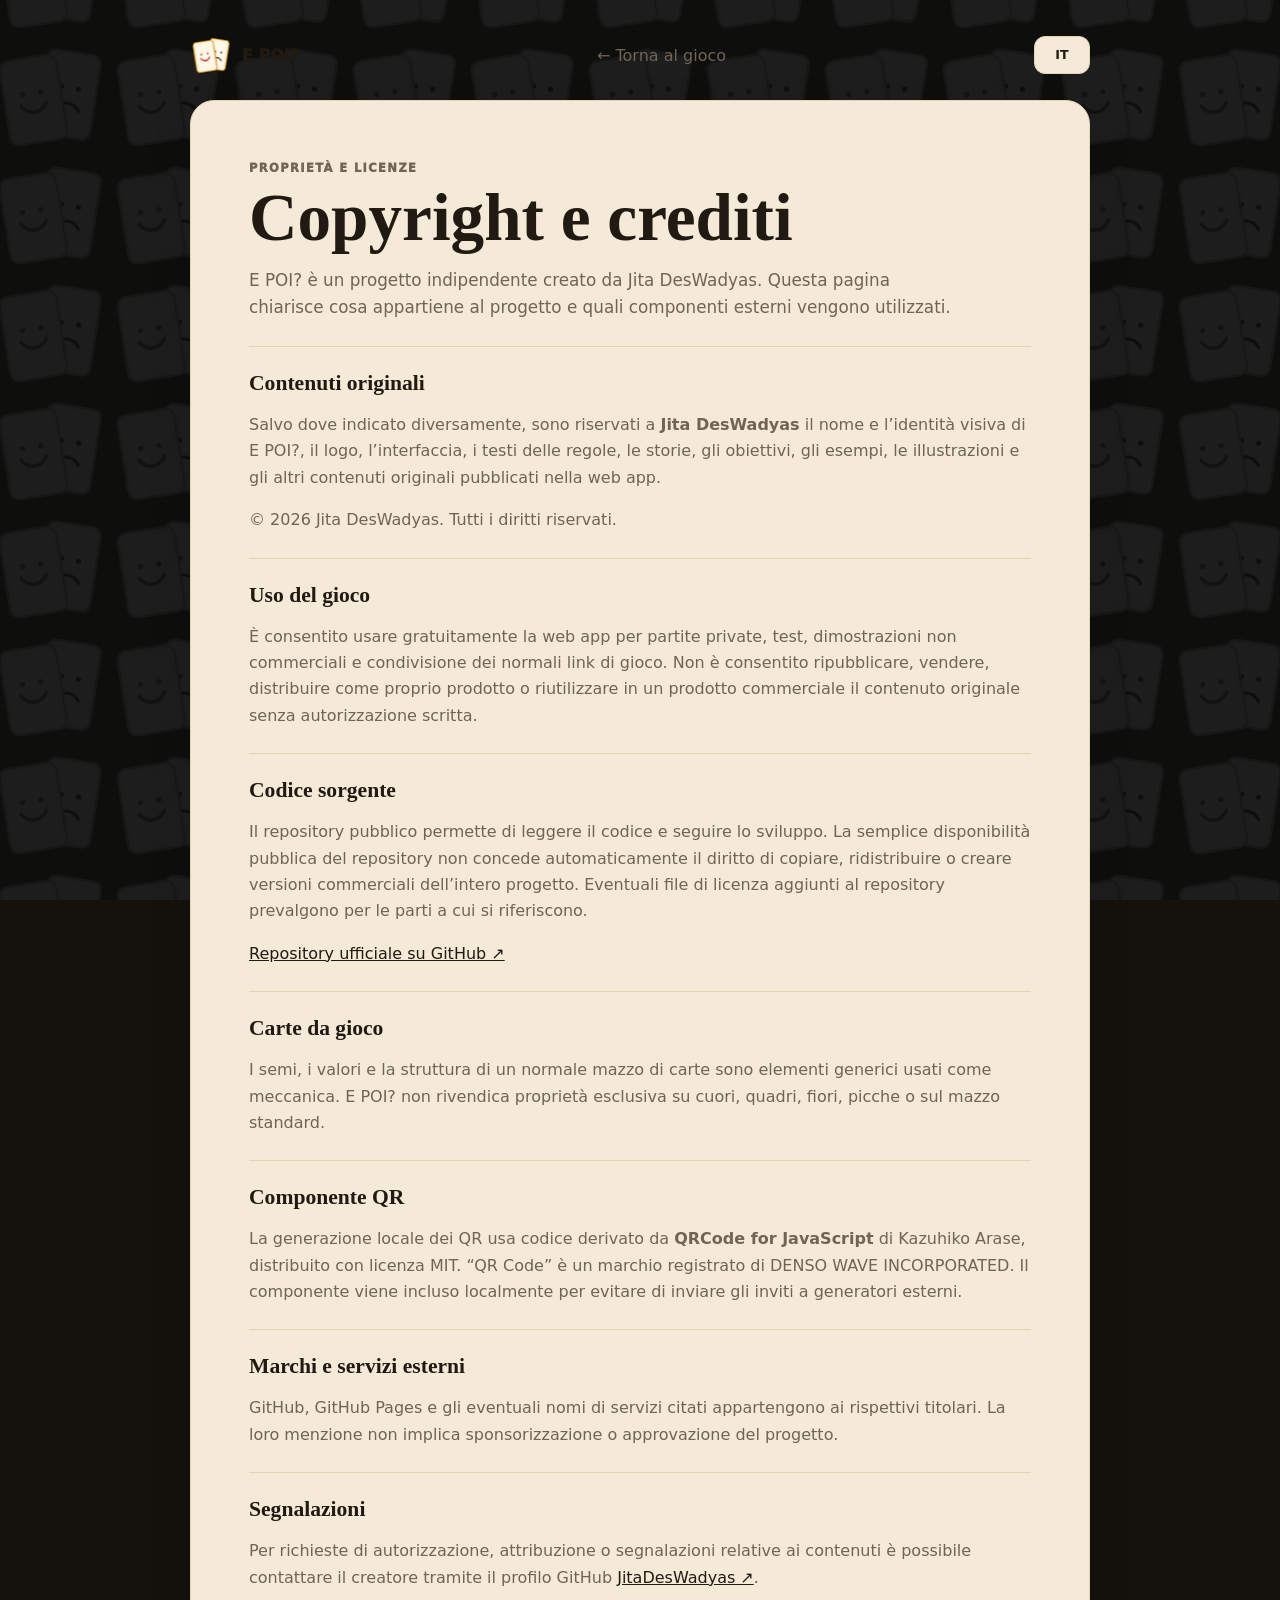
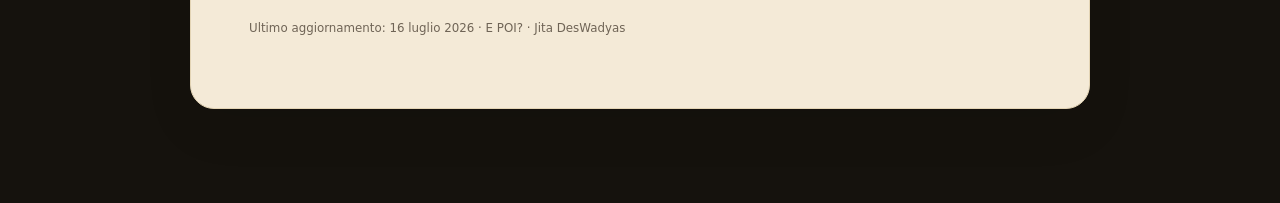
==== commit 1db308cb: "Provide complete bilingual IT/EN copyright and credits page" ====
--- a/copyright.html
+++ b/copyright.html
@@ -10,11 +10,14 @@
   <link rel="icon" href="icon.svg" type="image/svg+xml">
   <link rel="stylesheet" href="clean-app.css">
   <link rel="stylesheet" href="release-ready.css">
+  <link rel="stylesheet" href="locale.css?v=1">
+  <style>html[data-lang="en"] .legal-it{display:none}html:not([data-lang="en"]) .legal-en{display:none}html[data-lang="en"] .legal-sheet-it,html:not([data-lang="en"]) .legal-sheet-en{display:none}.legal-header .epoi-lang-label{margin-inline-start:10px}</style>
+  <script>(()=>{let lang="it";try{lang=localStorage.getItem("epoi_language")==="en"?"en":"it"}catch{}document.documentElement.dataset.lang=lang;document.documentElement.lang=lang})();</script>
 </head>
 <body>
   <main class="legal-page">
-    <header class="legal-header"><a class="legal-brand" href="./"><img src="storia52-cards-logo.svg" alt=""><span>E POI?</span></a><a class="legal-back" href="./">← Torna al gioco</a></header>
-    <article class="legal-sheet">
+    <header class="legal-header"><a class="legal-brand" href="./"><img src="storia52-cards-logo.svg" alt=""><span>E POI?</span></a><a class="legal-back" href="./"><span class="legal-it">← Torna al gioco</span><span class="legal-en">← Back to game</span></a><label class="epoi-lang-label"><span>Language</span><select id="epoiLanguage" aria-label="Language"><option value="it">IT</option><option value="en">EN</option></select></label></header>
+    <article class="legal-sheet legal-sheet-it">
       <p class="eyebrow">PROPRIETÀ E LICENZE</p>
       <h1>Copyright e crediti</h1>
       <p class="legal-lead">E POI? è un progetto indipendente creato da Jita DesWadyas. Questa pagina chiarisce cosa appartiene al progetto e quali componenti esterni vengono utilizzati.</p>
@@ -35,6 +38,20 @@
 
       <p class="legal-meta">Ultimo aggiornamento: 16 luglio 2026 · E POI? · Jita DesWadyas</p>
     </article>
+    <article class="legal-sheet legal-sheet-en">
+      <p class="eyebrow">OWNERSHIP & LICENSING</p>
+      <h1>Copyright & credits</h1>
+      <p class="legal-lead">E POI? is an independent project created by Jita DesWadyas. This page explains which content belongs to the project and which external components it uses.</p>
+      <section><h2>Original content</h2><p>Except where noted otherwise, <strong>Jita DesWadyas</strong> reserves rights to the E POI? name and visual identity, logo, interface, rules, stories, goals, examples, illustrations and other original materials published in the app.</p><p>© 2026 Jita DesWadyas. All rights reserved.</p></section>
+      <section><h2>Using the game</h2><p>You may use the web app free of charge for private games, testing, non-commercial demonstrations and sharing normal game invitation links. Re-publishing, selling, distributing as your own product or reusing the original content in a commercial product requires written permission.</p></section>
+      <section><h2>Source code</h2><p>The public repository lets you read the code and follow development. Public availability alone does not automatically grant permission to copy, redistribute or create commercial versions of the entire project. Any licence files added to the repository govern the components they cover.</p><p><a href="https://github.com/JitaDesWadyas/storia52" target="_blank" rel="noopener noreferrer">Official GitHub repository ↗</a></p></section>
+      <section><h2>Playing cards</h2><p>The suits, ranks and structure of a standard deck of cards are generic elements used as game mechanics. E POI? does not claim exclusive ownership of hearts, diamonds, clubs, spades or standard playing cards.</p></section>
+      <section><h2>QR component</h2><p>Local QR generation uses code derived from <strong>QRCode for JavaScript</strong> by Kazuhiko Arase, released under the MIT licence. “QR Code” is a registered trademark of DENSO WAVE INCORPORATED. The component is bundled locally so invitations are not sent to outside QR generators.</p></section>
+      <section><h2>Third-party brands and services</h2><p>GitHub, GitHub Pages and other named services belong to their respective owners. Mentioning them does not imply sponsorship or endorsement.</p></section>
+      <section><h2>Contact</h2><p>For permissions, attribution questions or reports about content, contact the creator through their GitHub profile <a href="https://github.com/JitaDesWadyas" target="_blank" rel="noopener noreferrer">JitaDesWadyas ↗</a>.</p></section>
+      <p class="legal-meta">Last updated: 16 July 2026 · E POI? · Jita DesWadyas</p>
+    </article>
   </main>
+<script>(()=>{const select=document.querySelector("#epoiLanguage");select.value=document.documentElement.dataset.lang||"it";select.addEventListener("change",()=>{const value=select.value==="en"?"en":"it";document.documentElement.dataset.lang=value;document.documentElement.lang=value;try{localStorage.setItem("epoi_language",value)}catch{}})})();</script>
 </body>
 </html>
--- a/locale.css
+++ b/locale.css
@@ -0,0 +1,7 @@
+/* Compact persistent language switch for the bar companion. */
+.epoi-lang-label{display:inline-flex;align-items:center;flex:0 0 auto}
+.epoi-lang-label>span{position:absolute;width:1px;height:1px;padding:0;overflow:hidden;clip:rect(0,0,0,0);white-space:nowrap}
+#epoiLanguage{appearance:none;-webkit-appearance:none;display:block;min-width:56px;min-height:38px;border:1px solid var(--line-soft,#8c806b);border-radius:11px;background:var(--panel,#fff9ee);color:var(--ink,#211a12);font:800 .79rem/1 system-ui,sans-serif;text-align:center;text-align-last:center;padding:8px 6px;cursor:pointer}
+#epoiLanguage:focus-visible{outline:3px solid var(--amber,#e5ab35);outline-offset:2px}
+html[data-theme="dark"] #epoiLanguage{background:var(--panel,#232126);color:var(--ink,#fff9ee)}
+@media(max-width:400px){#epoiLanguage{min-width:46px;padding:6px 3px}.header-actions{gap:6px}}
